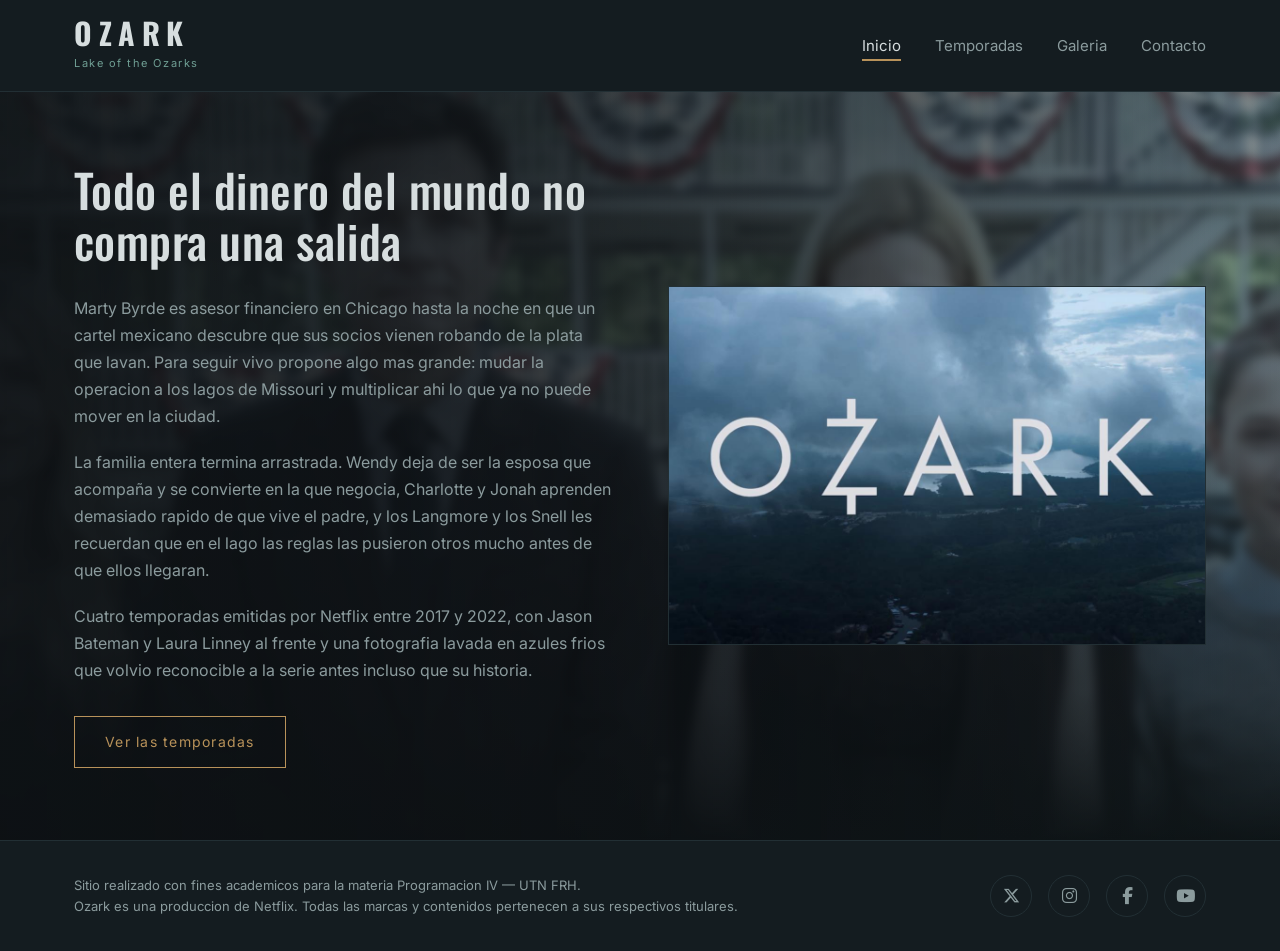
==== ACT 1/index.html @ ae1b9c5c "Add files via upload" ====
<!DOCTYPE html>
<html lang="es">
<head>
    <meta charset="UTF-8">
    <meta name="viewport" content="width=device-width, initial-scale=1.0">
    <title>Ozark | Inicio</title>

    <!-- Font Awesome (iconos de redes sociales) -->
    <link rel="stylesheet" href="https://cdnjs.cloudflare.com/ajax/libs/font-awesome/6.5.2/css/all.min.css">

    <!-- Tipografias -->
    <link rel="preconnect" href="https://fonts.googleapis.com">
    <link rel="preconnect" href="https://fonts.gstatic.com" crossorigin>
    <link href="https://fonts.googleapis.com/css2?family=Inter:wght@400;500&family=Oswald:wght@500;700&display=swap" rel="stylesheet">

    <!-- Hoja de estilos principal -->
    <link rel="stylesheet" href="css/estilos.css">
</head>
<body>

    <!-- ============ CABECERA ============ -->
    <header class="cabecera">
        <div class="contenedor cabecera__interior">

            <a href="index.html" class="logo">
                <span class="logo__marca">OZARK</span>
                <span class="logo__bajada">Lake of the Ozarks</span>
            </a>

            <!-- Boton hamburguesa: solo se ve en pantallas chicas -->
            <button class="menu-boton" id="menuBoton" aria-expanded="false" aria-controls="menuPrincipal" aria-label="Abrir menu">
                <i class="fa-solid fa-bars"></i>
            </button>

            <nav class="navegacion" id="menuPrincipal">
                <ul class="navegacion__lista">
                    <li><a href="index.html" class="navegacion__enlace navegacion__enlace--activo">Inicio</a></li>
                    <li><a href="temporadas.html" class="navegacion__enlace">Temporadas</a></li>
                    <li><a href="galeria.html" class="navegacion__enlace">Galeria</a></li>
                    <li><a href="contacto.html" class="navegacion__enlace">Contacto</a></li>
                </ul>
            </nav>

        </div>
    </header>

    <!-- ============ CONTENIDO PRINCIPAL ============ -->
    <main class="principal">
      <div class="contenedor">
        <section class="presentacion">

            <!-- Columna izquierda: titulo + 3 parrafos -->
            <div class="presentacion__texto">
                <h1 class="titulo-principal">Todo el dinero del mundo no compra una salida</h1>

                <p>Marty Byrde es asesor financiero en Chicago hasta la noche en que un cartel mexicano descubre que sus socios vienen robando de la plata que lavan. Para seguir vivo propone algo mas grande: mudar la operacion a los lagos de Missouri y multiplicar ahi lo que ya no puede mover en la ciudad.</p>

                <p>La familia entera termina arrastrada. Wendy deja de ser la esposa que acompaña y se convierte en la que negocia, Charlotte y Jonah aprenden demasiado rapido de que vive el padre, y los Langmore y los Snell les recuerdan que en el lago las reglas las pusieron otros mucho antes de que ellos llegaran.</p>

                <p>Cuatro temporadas emitidas por Netflix entre 2017 y 2022, con Jason Bateman y Laura Linney al frente y una fotografia lavada en azules frios que volvio reconocible a la serie antes incluso que su historia.</p>

                <a href="temporadas.html" class="boton">Ver las temporadas</a>
            </div>

            <!-- Columna derecha: imagen representativa -->
            <div class="presentacion__imagen">
                <img src="img/Nombre-Portada.jpg" alt="La familia Byrde frente a la casa del lago">
            </div>

        </section>
      </div>
    </main>

    <!-- ============ PIE DE SITIO ============ -->
    <footer class="pie">
        <div class="contenedor pie__interior">

            <div class="pie__legales">
                <p>Sitio realizado con fines academicos para la materia Programacion IV — UTN FRH.</p>
                <p>Ozark es una produccion de Netflix. Todas las marcas y contenidos pertenecen a sus respectivos titulares.</p>
            </div>

           <ul class="redes">
                <li>
                    <a href="https://x.com/NetflixOzark" class="redes__enlace" target="_blank" rel="noopener" aria-label="Seguir a Ozark en X">
                        <i class="fa-brands fa-x-twitter"></i>
                    </a>
                </li>
                <li>
                    <a href="https://www.instagram.com/ozark/" class="redes__enlace" target="_blank" rel="noopener" aria-label="Seguir a Ozark en Instagram">
                        <i class="fa-brands fa-instagram"></i>
                    </a>
                </li>
                <li>
                    <a href="https://www.facebook.com/OzarkNetflix/" class="redes__enlace" target="_blank" rel="noopener" aria-label="Seguir a Ozark en Facebook">
                        <i class="fa-brands fa-facebook-f"></i>
                    </a>
                </li>
                <li>
                    <a href="https://www.youtube.com/netflix" class="redes__enlace" target="_blank" rel="noopener" aria-label="Ver el canal de Netflix en YouTube">
                        <i class="fa-brands fa-youtube"></i>
                    </a>
                </li>
            </ul>

        </div>
    </footer>

    <script src="js/base.js"></script>
</body>
</html>
---- ACT 1/css/estilos.css ----
/* ==========================================================
   OZARK - estilos.css
   Estilos principales del sitio
   ========================================================== */

/* ---------- 1. Variables de color y tipografia ---------- */
:root {
    --fondo:          #0d1114;   /* negro con tirada azul */
    --superficie:     #141c20;   /* cabecera y pie */
    --borde:          #222f34;
    --texto:          #d7dedf;
    --texto-suave:    #8b9b9d;
    --agua:           #6f9e93;   /* verde agua del lago */
    --dinero:         #b8925a;   /* dorado apagado */

    --fuente-titulo:  'Oswald', 'Arial Narrow', sans-serif;
    --fuente-texto:   'Inter', 'Segoe UI', sans-serif;
}

/* ---------- 2. Reset basico ---------- */
* {
    margin: 0;
    padding: 0;
    box-sizing: border-box;
}

body {
    background-color: var(--fondo);
    color: var(--texto);
    font-family: var(--fuente-texto);
    font-size: 16px;
    line-height: 1.7;

    /* El body es flex en columna para que el pie quede siempre abajo */
    display: flex;
    flex-direction: column;
    min-height: 100vh;
}

img {
    max-width: 100%;
    display: block;
}

ul {
    list-style: none;
}

a {
    text-decoration: none;
    color: inherit;
}

/* Contenedor centrado que usan cabecera, main y pie */
.contenedor {
    width: 100%;
    max-width: 1180px;
    margin: 0 auto;
    padding: 0 24px;
}

/* ---------- 3. Cabecera ---------- */
.cabecera {
    background-color: var(--superficie);
    border-bottom: 1px solid var(--borde);
    position: sticky;
    top: 0;
    z-index: 10;
}

.cabecera__interior {
    display: flex;
    justify-content: space-between; /* logo a la izquierda, menu a la derecha */
    align-items: center;
    flex-wrap: wrap;
    padding-top: 18px;
    padding-bottom: 18px;
}

/* --- Logo --- */
.logo {
    display: flex;
    flex-direction: column;
}

.logo__marca {
    font-family: var(--fuente-titulo);
    font-weight: 700;
    font-size: 30px;
    letter-spacing: 0.22em;
    line-height: 1;
    color: var(--texto);
}

.logo__bajada {
    font-size: 11px;
    letter-spacing: 0.14em;
    color: var(--agua);
    margin-top: 6px;
}

/* --- Navegacion --- */
.navegacion__lista {
    display: flex;
    align-items: center;
    gap: 34px;
}

.navegacion__enlace {
    font-size: 15px;
    color: var(--texto-suave);
    padding-bottom: 4px;
    border-bottom: 2px solid transparent;
    transition: color 0.2s, border-color 0.2s;
}

.navegacion__enlace:hover,
.navegacion__enlace:focus-visible {
    color: var(--texto);
    border-bottom-color: var(--agua);
}

.navegacion__enlace--activo {
    color: var(--texto);
    border-bottom-color: var(--dinero);
}

/* --- Boton hamburguesa (oculto en escritorio) --- */
.menu-boton {
    display: none;
    background: none;
    border: 1px solid var(--borde);
    color: var(--texto);
    font-size: 18px;
    padding: 8px 12px;
    cursor: pointer;
    border-radius: 3px;
}

/* ---------- 4. Contenido principal ---------- */
.principal {
    flex-grow: 1;          /* empuja el pie hacia abajo */
    padding: 72px 0;
    position: relative;    /* las capas de abajo se posicionan respecto de esto */
    overflow: hidden;      /* recorta los bordes borroneados del fondo */
    display: flex;
    align-items: center;
    min-height: 80vh;
}

/* CAPA 1 - la foto de fondo, desenfocada.
   Va estirada 40px para afuera asi el blur no deja bordes claros. */
.principal::before {
    content: '';
    position: absolute;
    top: -40px;
    left: -40px;
    right: -40px;
    bottom: -40px;

    background-image: url('../img/Familia-Portada.jpg');
    background-size: cover;
    background-position: center 30%;
    background-repeat: no-repeat;

    filter: blur(5px) saturate(0.75);
}

/* CAPA 2 - el velo de color.
   Oscurece la izquierda para que se lea el texto, deja ver la foto
   a la derecha, y abajo termina en el color solido del sitio para
   que al bajar la pagina el tono se mantenga sin corte. */
.principal::after {
    content: '';
    position: absolute;
    top: 0;
    left: 0;
    width: 100%;
    height: 100%;

    background:
        linear-gradient(
            90deg,
            rgba(13, 17, 20, 0.93) 0%,
            rgba(13, 17, 20, 0.78) 40%,
            rgba(17, 30, 31, 0.28) 100%
        ),
        linear-gradient(
            180deg,
            rgba(20, 34, 34, 0.30) 0%,
            rgba(20, 34, 34, 0.10) 30%,
            rgba(13, 17, 20, 0.55) 80%,
            var(--fondo) 100%
        );
}

/* El contenido tiene que quedar por encima de las dos capas */
.principal > .contenedor {
    position: relative;
    z-index: 1;
}

/* Las 2 columnas iguales */
.presentacion {
    display: flex;
    align-items: center;
    gap: 56px;
}

.presentacion__texto,
.presentacion__imagen {
    flex: 1 1 0;           /* mismo ancho para las dos columnas */
    min-width: 0;
}

.titulo-principal {
    font-family: var(--fuente-titulo);
    font-weight: 500;
    font-size: 46px;
    line-height: 1.12;
    letter-spacing: 0.01em;
    margin-bottom: 28px;
}

.presentacion__texto p {
    color: var(--texto-suave);
    margin-bottom: 18px;
    max-width: 62ch;
}

.boton {
    display: inline-block;
    margin-top: 14px;
    padding: 13px 30px;
    border: 1px solid var(--dinero);
    color: var(--dinero);
    font-size: 14px;
    letter-spacing: 0.09em;
    transition: background-color 0.2s, color 0.2s;
}

.boton:hover,
.boton:focus-visible {
    background-color: var(--dinero);
    color: var(--fondo);
}

.presentacion__imagen img {
    width: 100%;
    height: auto;
    border: 1px solid var(--borde);
}

/* ---------- 5. Pie de sitio ---------- */
.pie {
    background-color: var(--superficie);
    border-top: 1px solid var(--borde);
    padding: 34px 0;
}

.pie__interior {
    display: flex;
    justify-content: space-between;
    align-items: center;
    flex-wrap: wrap;
    gap: 24px;
}

.pie__legales p {
    font-size: 13px;
    color: var(--texto-suave);
    line-height: 1.6;
}

.redes {
    display: flex;
    gap: 16px;
}

.redes__enlace {
    display: flex;
    align-items: center;
    justify-content: center;
    width: 42px;
    height: 42px;
    border: 1px solid var(--borde);
    border-radius: 50%;
    color: var(--texto-suave);
    font-size: 17px;
    transition: color 0.2s, border-color 0.2s;
}

.redes__enlace:hover,
.redes__enlace:focus-visible {
    color: var(--agua);
    border-color: var(--agua);
}

/* ---------- 6. Foco visible para teclado ---------- */
a:focus-visible,
button:focus-visible {
    outline: 2px solid var(--agua);
    outline-offset: 3px;
}

/* ==========================================================
   7. RESPONSIVE
   ========================================================== */

/* --- Tablet: se achica la tipografia y el espacio entre columnas --- */
@media (max-width: 980px) {
    .titulo-principal {
        font-size: 38px;
    }

    .presentacion {
        gap: 36px;
    }
}

/* --- Celular: una sola columna y menu desplegable --- */
@media (max-width: 760px) {

    .menu-boton {
        display: block;
    }

    /* El menu se oculta y ocupa toda la fila cuando se abre */
    .navegacion {
        flex-basis: 100%;
        display: none;
    }

    .navegacion.abierto {
        display: block;
    }

    .navegacion__lista {
        flex-direction: column;
        align-items: flex-start;
        gap: 0;
        margin-top: 18px;
    }

    .navegacion__lista li {
        width: 100%;
        border-top: 1px solid var(--borde);
    }

    .navegacion__enlace {
        display: block;
        padding: 14px 0;
        border-bottom: none;
    }

    .navegacion__enlace:hover,
    .navegacion__enlace--activo {
        border-bottom: none;
        color: var(--dinero);
    }

    .principal {
        padding: 44px 0;
        min-height: 0;
    }

    /* Las dos columnas pasan a estar una debajo de la otra */
    .presentacion {
        flex-direction: column-reverse; /* la imagen queda arriba */
        gap: 32px;
    }

    .titulo-principal {
        font-size: 32px;
    }

    .pie__interior {
        flex-direction: column;
        align-items: flex-start;
    }
}

/* --- Respetar la preferencia de menos animacion --- */
@media (prefers-reduced-motion: reduce) {
    * {
        transition: none !important;
    }
}

/* ==========================================================
   8. PAGINAS INTERIORES (temporadas, galeria, contacto)
   ========================================================== */

.interior {
    flex-grow: 1;          /* empuja el pie hacia abajo */
    padding: 64px 0 80px;
}

/* --- Encabezado de cada seccion --- */
.encabezado-seccion {
    margin-bottom: 48px;
    padding-bottom: 24px;
    border-bottom: 1px solid var(--borde);
}

.titulo-seccion {
    font-family: var(--fuente-titulo);
    font-weight: 500;
    font-size: 42px;
    line-height: 1.15;
    margin-bottom: 10px;
}

.encabezado-seccion p {
    color: var(--texto-suave);
    max-width: 62ch;
}

.subtitulo {
    font-family: var(--fuente-titulo);
    font-weight: 500;
    font-size: 24px;
    margin-bottom: 22px;
}

/* ---------- 9. Temporadas ---------- */
.temporadas {
    display: flex;
    flex-wrap: wrap;       /* las tarjetas bajan solas de linea */
    gap: 26px;
}

.temporada {
    /* crece, se achica, y no baja de 260px: dos por fila en escritorio */
    flex: 1 1 260px;
    background-color: var(--superficie);
    border: 1px solid var(--borde);
    border-left: 3px solid var(--dinero);
    padding: 28px;
}

.temporada__numero {
    font-size: 13px;
    letter-spacing: 0.12em;
    color: var(--agua);
}

.temporada__titulo {
    font-family: var(--fuente-titulo);
    font-weight: 700;
    font-size: 34px;
    line-height: 1;
    margin: 8px 0 6px;
}

.temporada__dato {
    font-size: 13px;
    color: var(--dinero);
    margin-bottom: 16px;
}

.temporada p {
    color: var(--texto-suave);
}

/* ---------- 10. Galeria ---------- */
.galeria {
    display: flex;
    flex-wrap: wrap;
    gap: 22px;
}

.galeria__item {
    /* tres por fila en escritorio: 3 x 30% + los gap */
    flex: 1 1 300px;
    margin: 0;
    border: 1px solid var(--borde);
    background-color: var(--superficie);
}

.galeria__item img {
    width: 100%;
    height: 230px;
    object-fit: cover;     /* recorta sin deformar */
}

.galeria__item figcaption {
    padding: 14px 16px;
    font-size: 13px;
    color: var(--texto-suave);
}

/* ---------- 11. Contacto ---------- */
.contacto {
    display: flex;
    gap: 56px;
    align-items: flex-start;
}

.contacto__formulario {
    flex: 2 1 380px;       /* el formulario ocupa el doble que los datos */
}

.contacto__datos {
    flex: 1 1 240px;
    background-color: var(--superficie);
    border: 1px solid var(--borde);
    padding: 28px;
}

/* --- Formulario --- */
.campo {
    display: flex;
    flex-direction: column;
    margin-bottom: 22px;
}

.campo label {
    font-size: 14px;
    margin-bottom: 8px;
    color: var(--texto);
}

.campo input[type="text"],
.campo input[type="email"],
.campo select,
.campo textarea {
    background-color: var(--superficie);
    border: 1px solid var(--borde);
    color: var(--texto);
    font-family: var(--fuente-texto);
    font-size: 15px;
    padding: 12px 14px;
    width: 100%;
}

.campo textarea {
    resize: vertical;      /* solo se estira para abajo */
}

.campo input::placeholder,
.campo textarea::placeholder {
    color: #5d6d6f;
}

.campo input:focus,
.campo select:focus,
.campo textarea:focus {
    outline: none;
    border-color: var(--agua);
}

/* El checkbox va en linea con su etiqueta */
.campo--linea {
    flex-direction: row;
    align-items: center;
    gap: 10px;
}

.campo--linea label {
    margin-bottom: 0;
    color: var(--texto-suave);
    font-size: 14px;
}

.formulario .boton {
    cursor: pointer;
    background: none;
    font-family: var(--fuente-texto);
}

/* --- Datos de contacto --- */
.datos li {
    display: flex;
    align-items: flex-start;
    gap: 12px;
    margin-bottom: 18px;
    color: var(--texto-suave);
    font-size: 14px;
    line-height: 1.5;
}

.datos i {
    color: var(--agua);
    margin-top: 3px;
}

.aviso {
    margin-top: 22px;
    padding-top: 18px;
    border-top: 1px solid var(--borde);
    font-size: 12px;
    color: #5d6d6f;
}

/* ---------- 12. Responsive de las paginas interiores ---------- */
@media (max-width: 760px) {

    .interior {
        padding: 40px 0 56px;
    }

    .titulo-seccion {
        font-size: 32px;
    }

    /* Todo pasa a una sola columna */
    .temporada,
    .galeria__item,
    .contacto__formulario,
    .contacto__datos {
        flex-basis: 100%;
    }

    .contacto {
        flex-direction: column;
        gap: 32px;
    }
}
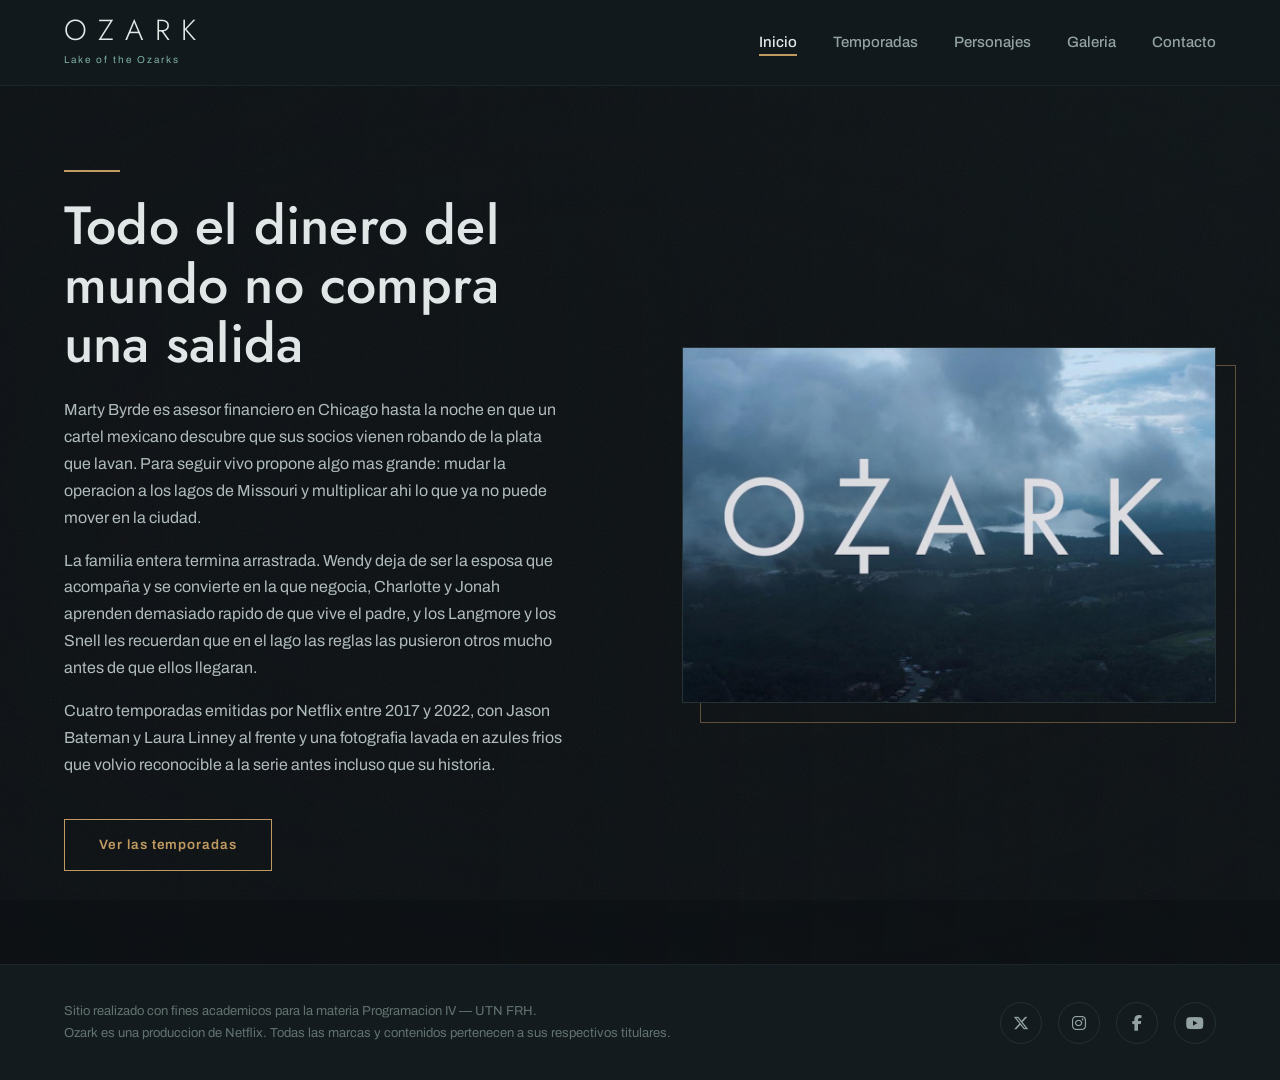
==== commit 4af5f58e: "Add files via upload" ====
--- a/ACT 1/index.html
+++ b/ACT 1/index.html
@@ -11,7 +11,7 @@
     <!-- Tipografias -->
     <link rel="preconnect" href="https://fonts.googleapis.com">
     <link rel="preconnect" href="https://fonts.gstatic.com" crossorigin>
-    <link href="https://fonts.googleapis.com/css2?family=Inter:wght@400;500&family=Oswald:wght@500;700&display=swap" rel="stylesheet">
+    <link href="https://fonts.googleapis.com/css2?family=Archivo:wght@400;500;600&family=Jost:wght@300;400;500&display=swap" rel="stylesheet">
 
     <!-- Hoja de estilos principal -->
     <link rel="stylesheet" href="css/estilos.css">
@@ -36,6 +36,7 @@
                 <ul class="navegacion__lista">
                     <li><a href="index.html" class="navegacion__enlace navegacion__enlace--activo">Inicio</a></li>
                     <li><a href="temporadas.html" class="navegacion__enlace">Temporadas</a></li>
+                    <li><a href="personajes.html" class="navegacion__enlace">Personajes</a></li>
                     <li><a href="galeria.html" class="navegacion__enlace">Galeria</a></li>
                     <li><a href="contacto.html" class="navegacion__enlace">Contacto</a></li>
                 </ul>
@@ -64,7 +65,7 @@
 
             <!-- Columna derecha: imagen representativa -->
             <div class="presentacion__imagen">
-                <img src="img/Nombre-Portada.jpg" alt="La familia Byrde frente a la casa del lago">
+                <img src="img/home/Nombre-Portada.jpg" alt="La familia Byrde frente a la casa del lago">
             </div>
 
         </section>
--- a/ACT 1/css/estilos.css
+++ b/ACT 1/css/estilos.css
@@ -3,18 +3,35 @@
    Estilos principales del sitio
    ========================================================== */
 
-/* ---------- 1. Variables de color y tipografia ---------- */
+/* ---------- 1. Variables ---------- */
 :root {
+    /* Colores */
     --fondo:          #0d1114;   /* negro con tirada azul */
-    --superficie:     #141c20;   /* cabecera y pie */
-    --borde:          #222f34;
-    --texto:          #d7dedf;
-    --texto-suave:    #8b9b9d;
-    --agua:           #6f9e93;   /* verde agua del lago */
-    --dinero:         #b8925a;   /* dorado apagado */
-
-    --fuente-titulo:  'Oswald', 'Arial Narrow', sans-serif;
-    --fuente-texto:   'Inter', 'Segoe UI', sans-serif;
+    --superficie:     #131b1e;   /* cabecera y pie */
+    --superficie-2:   #182226;   /* tarjetas */
+    --borde:          #223034;
+    --borde-suave:    #1a2529;
+    --texto:          #e2e8e8;
+    --texto-suave:    #93a3a4;
+    --texto-tenue:    #62726f;
+    --agua:           #7db0a4;   /* verde agua del lago */
+    --dinero:         #c19a5f;   /* dorado apagado */
+
+    /* Tipografia */
+    /* Jost es una geometrica basada en las proporciones de Futura,
+       que es la fuente del titulo de la serie. Archivo queda en el
+       cuerpo porque una geometrica cansa en textos largos. */
+    --fuente-titulo:  'Jost', 'Century Gothic', sans-serif;
+    --fuente-texto:   'Archivo', 'Segoe UI', sans-serif;
+
+    /* Escala de espacios: el sitio usa estos valores y ninguno suelto */
+    --e-1: 8px;
+    --e-2: 16px;
+    --e-3: 24px;
+    --e-4: 36px;
+    --e-5: 56px;
+    --e-6: 84px;
+    --e-7: 120px;
 }
 
 /* ---------- 2. Reset basico ---------- */
@@ -24,12 +41,17 @@
     box-sizing: border-box;
 }
 
+html {
+    scroll-behavior: smooth;
+}
+
 body {
     background-color: var(--fondo);
     color: var(--texto);
     font-family: var(--fuente-texto);
     font-size: 16px;
-    line-height: 1.7;
+    line-height: 1.68;
+    -webkit-font-smoothing: antialiased;
 
     /* El body es flex en columna para que el pie quede siempre abajo */
     display: flex;
@@ -51,18 +73,26 @@
     color: inherit;
 }
 
+/* Color del texto cuando se selecciona con el mouse */
+::selection {
+    background-color: var(--dinero);
+    color: var(--fondo);
+}
+
 /* Contenedor centrado que usan cabecera, main y pie */
 .contenedor {
     width: 100%;
-    max-width: 1180px;
+    max-width: 1200px;
     margin: 0 auto;
-    padding: 0 24px;
+    padding: 0 var(--e-3);
 }
 
 /* ---------- 3. Cabecera ---------- */
 .cabecera {
-    background-color: var(--superficie);
-    border-bottom: 1px solid var(--borde);
+    background-color: rgba(19, 27, 30, 0.88);
+    backdrop-filter: blur(10px);          /* desenfoca lo que pasa por debajo */
+    -webkit-backdrop-filter: blur(10px);
+    border-bottom: 1px solid var(--borde-suave);
     position: sticky;
     top: 0;
     z-index: 10;
@@ -73,8 +103,8 @@
     justify-content: space-between; /* logo a la izquierda, menu a la derecha */
     align-items: center;
     flex-wrap: wrap;
-    padding-top: 18px;
-    padding-bottom: 18px;
+    padding-top: var(--e-2);
+    padding-bottom: var(--e-2);
 }
 
 /* --- Logo --- */
@@ -85,44 +115,71 @@
 
 .logo__marca {
     font-family: var(--fuente-titulo);
-    font-weight: 700;
-    font-size: 30px;
-    letter-spacing: 0.22em;
+    font-weight: 300;
+    font-size: 29px;
+    /* Tracking muy abierto y peso liviano: es como se ve la placa
+       de titulo de la serie */
+    letter-spacing: 0.4em;
     line-height: 1;
     color: var(--texto);
+    /* El espaciado sobra al final de la palabra: lo compenso */
+    margin-right: -0.4em;
 }
 
 .logo__bajada {
-    font-size: 11px;
-    letter-spacing: 0.14em;
+    font-size: 10px;
+    letter-spacing: 0.2em;
     color: var(--agua);
-    margin-top: 6px;
+    margin-top: 7px;
 }
 
 /* --- Navegacion --- */
 .navegacion__lista {
     display: flex;
     align-items: center;
-    gap: 34px;
+    gap: var(--e-4);
 }
 
 .navegacion__enlace {
+    position: relative;
     font-size: 15px;
+    font-weight: 500;
     color: var(--texto-suave);
-    padding-bottom: 4px;
-    border-bottom: 2px solid transparent;
-    transition: color 0.2s, border-color 0.2s;
+    padding-bottom: 6px;
+    transition: color 0.22s ease;
+}
+
+/* El subrayado es un pseudo-elemento que crece desde la izquierda,
+   asi no salta el alto del texto al pasar el mouse */
+.navegacion__enlace::after {
+    content: '';
+    position: absolute;
+    left: 0;
+    bottom: 0;
+    width: 100%;
+    height: 2px;
+    background-color: var(--agua);
+    transform: scaleX(0);
+    transform-origin: left;
+    transition: transform 0.28s ease;
 }
 
 .navegacion__enlace:hover,
 .navegacion__enlace:focus-visible {
     color: var(--texto);
-    border-bottom-color: var(--agua);
+}
+
+.navegacion__enlace:hover::after {
+    transform: scaleX(1);
 }
 
 .navegacion__enlace--activo {
     color: var(--texto);
-    border-bottom-color: var(--dinero);
+}
+
+.navegacion__enlace--activo::after {
+    background-color: var(--dinero);
+    transform: scaleX(1);
 }
 
 /* --- Boton hamburguesa (oculto en escritorio) --- */
@@ -132,20 +189,30 @@
     border: 1px solid var(--borde);
     color: var(--texto);
     font-size: 18px;
-    padding: 8px 12px;
+    padding: 9px 13px;
     cursor: pointer;
-    border-radius: 3px;
-}
-
-/* ---------- 4. Contenido principal ---------- */
+    border-radius: 2px;
+    transition: border-color 0.2s, color 0.2s;
+}
+
+.menu-boton:hover {
+    border-color: var(--agua);
+    color: var(--agua);
+}
+
+/* ==========================================================
+   4. PORTADA
+   ========================================================== */
 .principal {
     flex-grow: 1;          /* empuja el pie hacia abajo */
-    padding: 72px 0;
+    padding: var(--e-6) 0;
     position: relative;    /* las capas de abajo se posicionan respecto de esto */
-    overflow: hidden;      /* recorta los bordes borroneados del fondo */
+    overflow: hidden;      /* recorta el zoom y los bordes borroneados del fondo */
     display: flex;
     align-items: center;
-    min-height: 80vh;
+    /* Ocupa la pantalla entera menos lo que mide la cabecera.
+       Los 86px salen de medirla: 53 del logo + 32 de padding + 1 del borde. */
+    min-height: calc(100vh - 86px);
 }
 
 /* CAPA 1 - la foto de fondo, desenfocada.
@@ -163,7 +230,16 @@
     background-position: center 30%;
     background-repeat: no-repeat;
 
-    filter: blur(5px) saturate(0.75);
+    filter: blur(3px) saturate(0.7) contrast(1.05);
+
+    /* Zoom de 45 segundos: no se percibe como animacion, se percibe
+       como que la imagen esta viva. Un solo movimiento en toda la pagina. */
+    animation: respirar 45s ease-in-out infinite alternate;
+}
+
+@keyframes respirar {
+    from { transform: scale(1); }
+    to   { transform: scale(1.08); }
 }
 
 /* CAPA 2 - el velo de color.
@@ -179,17 +255,24 @@
     height: 100%;
 
     background:
+        /* Vinieta: oscurece las esquinas y empuja la mirada al centro,
+           igual que la fotografia de la serie */
+        radial-gradient(
+            120% 90% at 50% 45%,
+            rgba(13, 17, 20, 0) 30%,
+            rgba(13, 17, 20, 0.55) 100%
+        ),
         linear-gradient(
             90deg,
-            rgba(13, 17, 20, 0.93) 0%,
-            rgba(13, 17, 20, 0.78) 40%,
-            rgba(17, 30, 31, 0.28) 100%
+            rgba(13, 17, 20, 0.92) 0%,
+            rgba(13, 17, 20, 0.72) 42%,
+            rgba(17, 30, 31, 0.12) 100%
         ),
         linear-gradient(
             180deg,
-            rgba(20, 34, 34, 0.30) 0%,
-            rgba(20, 34, 34, 0.10) 30%,
-            rgba(13, 17, 20, 0.55) 80%,
+            rgba(20, 34, 34, 0.26) 0%,
+            rgba(20, 34, 34, 0.06) 28%,
+            rgba(13, 17, 20, 0.5) 80%,
             var(--fondo) 100%
         );
 }
@@ -204,7 +287,7 @@
 .presentacion {
     display: flex;
     align-items: center;
-    gap: 56px;
+    gap: var(--e-6);
 }
 
 .presentacion__texto,
@@ -216,46 +299,178 @@
 .titulo-principal {
     font-family: var(--fuente-titulo);
     font-weight: 500;
-    font-size: 46px;
-    line-height: 1.12;
-    letter-spacing: 0.01em;
-    margin-bottom: 28px;
-}
-
+    font-size: clamp(36px, 4.2vw, 56px);  /* se adapta solo al ancho */
+    line-height: 1.1;
+    letter-spacing: 0.004em;
+    margin-bottom: var(--e-3);
+}
+
+/* Una linea fina arriba del titulo, como marca de apertura */
+.titulo-principal::before {
+    content: '';
+    display: block;
+    width: 56px;
+    height: 2px;
+    background-color: var(--dinero);
+    margin-bottom: var(--e-3);
+}
+
+/* Los tres parrafos van iguales: un solo peso de texto para todo
+   el bloque, asi la portada tiene dos niveles y no tres */
 .presentacion__texto p {
-    color: var(--texto-suave);
-    margin-bottom: 18px;
-    max-width: 62ch;
+    color: #b0bcbc;
+    margin-bottom: var(--e-2);
+    max-width: 56ch;
 }
 
 .boton {
     display: inline-block;
-    margin-top: 14px;
-    padding: 13px 30px;
+    margin-top: var(--e-3);
+    padding: 14px 34px;
     border: 1px solid var(--dinero);
     color: var(--dinero);
-    font-size: 14px;
-    letter-spacing: 0.09em;
-    transition: background-color 0.2s, color 0.2s;
+    font-size: 13.5px;
+    font-weight: 600;
+    letter-spacing: 0.07em;
+    position: relative;
+    z-index: 0;
+    overflow: hidden;
+    transition: color 0.28s ease;
+}
+
+/* El relleno entra desde la izquierda en vez de aparecer de golpe */
+.boton::before {
+    content: '';
+    position: absolute;
+    top: 0;
+    left: 0;
+    width: 100%;
+    height: 100%;
+    background-color: var(--dinero);
+    transform: scaleX(0);
+    transform-origin: left;
+    transition: transform 0.32s ease;
+    z-index: -1;
 }
 
 .boton:hover,
 .boton:focus-visible {
-    background-color: var(--dinero);
     color: var(--fondo);
 }
 
+.boton:hover::before,
+.boton:focus-visible::before {
+    transform: scaleX(1);
+}
+
+/* --- La imagen de la portada, con marco desplazado --- */
+.presentacion__imagen {
+    position: relative;
+}
+
+/* Marco fino corrido en diagonal: da profundidad sin sombras */
+.presentacion__imagen::before {
+    content: '';
+    position: absolute;
+    top: 18px;
+    left: 18px;
+    width: 100%;
+    height: 100%;
+    border: 1px solid rgba(193, 154, 95, 0.45);
+    pointer-events: none;
+}
+
 .presentacion__imagen img {
+    position: relative;
     width: 100%;
     height: auto;
     border: 1px solid var(--borde);
 }
+
+
+/* ---------- Grano de pelicula ----------
+   Ruido generado por SVG, fijo sobre toda la ventana. Es lo que hace
+   que una foto digital sobre fondo negro parezca material filmado. */
+body::after {
+    content: '';
+    position: fixed;
+    top: 0;
+    left: 0;
+    width: 100%;
+    height: 100%;
+    pointer-events: none;   /* no interfiere con clicks ni scroll */
+    z-index: 5;
+    opacity: 0.05;
+    /* El SVG mide 180x180 fijos y se repite en mosaico. Sin medidas
+       el navegador genera una textura del tamano de la ventana y la
+       recalcula en cada resize, que es mucho mas caro. */
+    background-image: url("data:image/svg+xml,%3Csvg xmlns='http://www.w3.org/2000/svg' width='180' height='180'%3E%3Cfilter id='n'%3E%3CfeTurbulence type='fractalNoise' baseFrequency='0.8' numOctaves='3'/%3E%3C/filter%3E%3Crect width='180' height='180' filter='url(%23n)'/%3E%3C/svg%3E");
+    background-size: 180px 180px;
+    background-repeat: repeat;
+}
+
+/* ---------- Entrada de la portada ----------
+   Un solo momento coreografiado al cargar, no efectos sueltos. */
+@keyframes entrada {
+    from {
+        opacity: 0;
+        transform: translateY(22px);
+    }
+    to {
+        opacity: 1;
+        transform: translateY(0);
+    }
+}
+
+.titulo-principal,
+.presentacion__texto p,
+.presentacion__texto .boton,
+.presentacion__imagen {
+    animation: entrada 0.9s cubic-bezier(0.22, 0.61, 0.36, 1) both;
+}
+
+.titulo-principal              { animation-delay: 0.10s; }
+.presentacion__texto p:nth-of-type(1) { animation-delay: 0.24s; }
+.presentacion__texto p:nth-of-type(2) { animation-delay: 0.32s; }
+.presentacion__texto p:nth-of-type(3) { animation-delay: 0.40s; }
+.presentacion__texto .boton    { animation-delay: 0.52s; }
+.presentacion__imagen          { animation-delay: 0.30s; }
+
+/* La misma entrada en las paginas interiores: primero el encabezado
+   de seccion y despues las tarjetas, una atras de la otra. */
+.encabezado-seccion,
+.temporada,
+.galeria__item,
+.contacto__formulario,
+.contacto__datos {
+    animation: entrada 0.9s cubic-bezier(0.22, 0.61, 0.36, 1) both;
+}
+
+.encabezado-seccion { animation-delay: 0.08s; }
+
+/* Temporadas: 4 tarjetas */
+.temporada:nth-child(1) { animation-delay: 0.20s; }
+.temporada:nth-child(2) { animation-delay: 0.28s; }
+.temporada:nth-child(3) { animation-delay: 0.36s; }
+.temporada:nth-child(4) { animation-delay: 0.44s; }
+
+/* Galeria: 6 imagenes */
+.galeria__item:nth-child(1) { animation-delay: 0.20s; }
+.galeria__item:nth-child(2) { animation-delay: 0.27s; }
+.galeria__item:nth-child(3) { animation-delay: 0.34s; }
+.galeria__item:nth-child(4) { animation-delay: 0.41s; }
+.galeria__item:nth-child(5) { animation-delay: 0.48s; }
+.galeria__item:nth-child(6) { animation-delay: 0.55s; }
+
+/* Contacto: primero el formulario, despues la caja de datos */
+.contacto__formulario { animation-delay: 0.20s; }
+.contacto__datos      { animation-delay: 0.32s; }
 
 /* ---------- 5. Pie de sitio ---------- */
 .pie {
     background-color: var(--superficie);
-    border-top: 1px solid var(--borde);
-    padding: 34px 0;
+    border-top: 1px solid var(--borde-suave);
+    padding: var(--e-4) 0;
 }
 
 .pie__interior {
@@ -263,18 +478,18 @@
     justify-content: space-between;
     align-items: center;
     flex-wrap: wrap;
-    gap: 24px;
+    gap: var(--e-3);
 }
 
 .pie__legales p {
     font-size: 13px;
-    color: var(--texto-suave);
-    line-height: 1.6;
+    color: var(--texto-tenue);
+    line-height: 1.65;
 }
 
 .redes {
     display: flex;
-    gap: 16px;
+    gap: var(--e-2);
 }
 
 .redes__enlace {
@@ -286,14 +501,15 @@
     border: 1px solid var(--borde);
     border-radius: 50%;
     color: var(--texto-suave);
-    font-size: 17px;
-    transition: color 0.2s, border-color 0.2s;
+    font-size: 16px;
+    transition: color 0.22s, border-color 0.22s, transform 0.22s;
 }
 
 .redes__enlace:hover,
 .redes__enlace:focus-visible {
     color: var(--agua);
     border-color: var(--agua);
+    transform: translateY(-3px);
 }
 
 /* ---------- 6. Foco visible para teclado ---------- */
@@ -304,196 +520,175 @@
 }
 
 /* ==========================================================
-   7. RESPONSIVE
-   ========================================================== */
-
-/* --- Tablet: se achica la tipografia y el espacio entre columnas --- */
-@media (max-width: 980px) {
-    .titulo-principal {
-        font-size: 38px;
-    }
-
-    .presentacion {
-        gap: 36px;
-    }
-}
-
-/* --- Celular: una sola columna y menu desplegable --- */
-@media (max-width: 760px) {
-
-    .menu-boton {
-        display: block;
-    }
-
-    /* El menu se oculta y ocupa toda la fila cuando se abre */
-    .navegacion {
-        flex-basis: 100%;
-        display: none;
-    }
-
-    .navegacion.abierto {
-        display: block;
-    }
-
-    .navegacion__lista {
-        flex-direction: column;
-        align-items: flex-start;
-        gap: 0;
-        margin-top: 18px;
-    }
-
-    .navegacion__lista li {
-        width: 100%;
-        border-top: 1px solid var(--borde);
-    }
-
-    .navegacion__enlace {
-        display: block;
-        padding: 14px 0;
-        border-bottom: none;
-    }
-
-    .navegacion__enlace:hover,
-    .navegacion__enlace--activo {
-        border-bottom: none;
-        color: var(--dinero);
-    }
-
-    .principal {
-        padding: 44px 0;
-        min-height: 0;
-    }
-
-    /* Las dos columnas pasan a estar una debajo de la otra */
-    .presentacion {
-        flex-direction: column-reverse; /* la imagen queda arriba */
-        gap: 32px;
-    }
-
-    .titulo-principal {
-        font-size: 32px;
-    }
-
-    .pie__interior {
-        flex-direction: column;
-        align-items: flex-start;
-    }
-}
-
-/* --- Respetar la preferencia de menos animacion --- */
-@media (prefers-reduced-motion: reduce) {
-    * {
-        transition: none !important;
-    }
-}
-
-/* ==========================================================
-   8. PAGINAS INTERIORES (temporadas, galeria, contacto)
+   7. PAGINAS INTERIORES (temporadas, galeria, contacto)
    ========================================================== */
 
 .interior {
     flex-grow: 1;          /* empuja el pie hacia abajo */
-    padding: 64px 0 80px;
+    padding: var(--e-6) 0 var(--e-7);
 }
 
 /* --- Encabezado de cada seccion --- */
 .encabezado-seccion {
-    margin-bottom: 48px;
-    padding-bottom: 24px;
-    border-bottom: 1px solid var(--borde);
+    margin-bottom: var(--e-5);
+    padding-bottom: var(--e-3);
+    border-bottom: 1px solid var(--borde-suave);
 }
 
 .titulo-seccion {
     font-family: var(--fuente-titulo);
     font-weight: 500;
-    font-size: 42px;
-    line-height: 1.15;
-    margin-bottom: 10px;
+    font-size: clamp(30px, 3.4vw, 44px);
+    line-height: 1.1;
+    letter-spacing: 0.004em;
+    margin-bottom: var(--e-1);
 }
 
 .encabezado-seccion p {
     color: var(--texto-suave);
-    max-width: 62ch;
+    max-width: 58ch;
 }
 
 .subtitulo {
     font-family: var(--fuente-titulo);
     font-weight: 500;
-    font-size: 24px;
-    margin-bottom: 22px;
-}
-
-/* ---------- 9. Temporadas ---------- */
+    font-size: 21px;
+    letter-spacing: 0.01em;
+    margin-bottom: var(--e-3);
+}
+
+/* ---------- 8. Temporadas ---------- */
 .temporadas {
     display: flex;
     flex-wrap: wrap;       /* las tarjetas bajan solas de linea */
-    gap: 26px;
+    gap: var(--e-3);
 }
 
 .temporada {
     /* crece, se achica, y no baja de 260px: dos por fila en escritorio */
     flex: 1 1 260px;
-    background-color: var(--superficie);
-    border: 1px solid var(--borde);
-    border-left: 3px solid var(--dinero);
-    padding: 28px;
-}
-
+    position: relative;
+    overflow: hidden;
+    background-color: var(--superficie-2);
+    border: 1px solid var(--borde-suave);
+    padding: var(--e-4);
+    transition: border-color 0.25s ease, background-color 0.25s ease;
+}
+
+.temporada:hover {
+    border-color: var(--borde);
+    background-color: #1b262a;
+}
+
+/* La linea dorada del costado crece de arriba hacia abajo al pasar el mouse */
+.temporada::before {
+    content: '';
+    position: absolute;
+    top: 0;
+    left: 0;
+    width: 3px;
+    height: 100%;
+    background-color: var(--dinero);
+    transform: scaleY(0.18);
+    transform-origin: top;
+    transition: transform 0.35s ease;
+}
+
+.temporada:hover::before {
+    transform: scaleY(1);
+}
+
+/* El numero grande de fondo: es el dato principal de la tarjeta,
+   asi que se lee como imagen antes que como texto */
 .temporada__numero {
-    font-size: 13px;
-    letter-spacing: 0.12em;
-    color: var(--agua);
+    position: absolute;
+    top: 2px;
+    right: 14px;
+    font-family: var(--fuente-titulo);
+    font-weight: 300;
+    font-size: 118px;
+    line-height: 0.82;
+    letter-spacing: -0.01em;
+    color: rgba(125, 176, 164, 0.10);
+    pointer-events: none;
+    user-select: none;
 }
 
 .temporada__titulo {
     font-family: var(--fuente-titulo);
-    font-weight: 700;
-    font-size: 34px;
-    line-height: 1;
-    margin: 8px 0 6px;
+    font-weight: 500;
+    font-size: 27px;
+    line-height: 1.1;
+    letter-spacing: 0.008em;
+    margin-bottom: 5px;
 }
 
 .temporada__dato {
     font-size: 13px;
+    letter-spacing: 0.05em;
     color: var(--dinero);
-    margin-bottom: 16px;
+    margin-bottom: var(--e-2);
 }
 
 .temporada p {
     color: var(--texto-suave);
-}
-
-/* ---------- 10. Galeria ---------- */
+    font-size: 15px;
+}
+
+/* ---------- 9. Galeria ---------- */
 .galeria {
     display: flex;
     flex-wrap: wrap;
-    gap: 22px;
+    gap: var(--e-2);
 }
 
 .galeria__item {
-    /* tres por fila en escritorio: 3 x 30% + los gap */
+    /* tres por fila en escritorio */
     flex: 1 1 300px;
     margin: 0;
-    border: 1px solid var(--borde);
+    position: relative;
+    overflow: hidden;
+    border: 1px solid var(--borde-suave);
     background-color: var(--superficie);
 }
 
 .galeria__item img {
     width: 100%;
-    height: 230px;
+    height: 240px;
     object-fit: cover;     /* recorta sin deformar */
-}
-
+    /* Bajadas de color por defecto: al pasar el mouse vuelven a color pleno.
+       Ademas empareja capturas que vienen con brillos muy distintos. */
+    filter: grayscale(0.35) brightness(0.82);
+    transition: filter 0.4s ease, transform 0.5s ease;
+}
+
+.galeria__item:hover img {
+    filter: grayscale(0) brightness(1);
+    transform: scale(1.04);
+}
+
+/* El pie se apoya sobre la imagen con un degradado, no debajo:
+   asi las seis tarjetas miden exactamente lo mismo */
 .galeria__item figcaption {
-    padding: 14px 16px;
-    font-size: 13px;
-    color: var(--texto-suave);
-}
-
-/* ---------- 11. Contacto ---------- */
+    position: absolute;
+    left: 0;
+    bottom: 0;
+    width: 100%;
+    padding: var(--e-4) var(--e-2) 14px;
+    font-size: 13.5px;
+    color: var(--texto);
+    background: linear-gradient(
+        180deg,
+        rgba(13, 17, 20, 0) 0%,
+        rgba(13, 17, 20, 0.88) 60%,
+        rgba(13, 17, 20, 0.96) 100%
+    );
+}
+
+/* ---------- 10. Contacto ---------- */
 .contacto {
     display: flex;
-    gap: 56px;
+    gap: var(--e-6);
     align-items: flex-start;
 }
 
@@ -503,22 +698,25 @@
 
 .contacto__datos {
     flex: 1 1 240px;
-    background-color: var(--superficie);
-    border: 1px solid var(--borde);
-    padding: 28px;
+    background-color: var(--superficie-2);
+    border: 1px solid var(--borde-suave);
+    border-top: 2px solid var(--agua);
+    padding: var(--e-4);
 }
 
 /* --- Formulario --- */
 .campo {
     display: flex;
     flex-direction: column;
-    margin-bottom: 22px;
+    margin-bottom: var(--e-3);
 }
 
 .campo label {
-    font-size: 14px;
-    margin-bottom: 8px;
-    color: var(--texto);
+    font-size: 13px;
+    font-weight: 500;
+    letter-spacing: 0.03em;
+    margin-bottom: var(--e-1);
+    color: var(--texto-suave);
 }
 
 .campo input[type="text"],
@@ -530,17 +728,25 @@
     color: var(--texto);
     font-family: var(--fuente-texto);
     font-size: 15px;
-    padding: 12px 14px;
-    width: 100%;
+    padding: 13px 15px;
+    width: 100%;
+    transition: border-color 0.2s, background-color 0.2s;
 }
 
 .campo textarea {
     resize: vertical;      /* solo se estira para abajo */
+    line-height: 1.6;
 }
 
 .campo input::placeholder,
 .campo textarea::placeholder {
-    color: #5d6d6f;
+    color: var(--texto-tenue);
+}
+
+.campo input:hover,
+.campo select:hover,
+.campo textarea:hover {
+    border-color: #2c3d42;
 }
 
 .campo input:focus,
@@ -548,6 +754,7 @@
 .campo textarea:focus {
     outline: none;
     border-color: var(--agua);
+    background-color: #162023;
 }
 
 /* El checkbox va en linea con su etiqueta */
@@ -559,8 +766,14 @@
 
 .campo--linea label {
     margin-bottom: 0;
-    color: var(--texto-suave);
     font-size: 14px;
+}
+
+.campo--linea input[type="checkbox"] {
+    width: 17px;
+    height: 17px;
+    accent-color: var(--dinero);   /* pinta el tilde con el dorado del sitio */
+    cursor: pointer;
 }
 
 .formulario .boton {
@@ -573,35 +786,102 @@
 .datos li {
     display: flex;
     align-items: flex-start;
-    gap: 12px;
-    margin-bottom: 18px;
+    gap: 13px;
+    margin-bottom: var(--e-3);
     color: var(--texto-suave);
     font-size: 14px;
-    line-height: 1.5;
+    line-height: 1.55;
 }
 
 .datos i {
     color: var(--agua);
-    margin-top: 3px;
+    margin-top: 4px;
+    font-size: 15px;
 }
 
 .aviso {
-    margin-top: 22px;
-    padding-top: 18px;
-    border-top: 1px solid var(--borde);
+    margin-top: var(--e-3);
+    padding-top: var(--e-2);
+    border-top: 1px solid var(--borde-suave);
     font-size: 12px;
-    color: #5d6d6f;
-}
-
-/* ---------- 12. Responsive de las paginas interiores ---------- */
+    color: var(--texto-tenue);
+}
+
+/* ==========================================================
+   11. RESPONSIVE
+   ========================================================== */
+
+/* --- Tablet --- */
+@media (max-width: 980px) {
+    .presentacion {
+        gap: var(--e-4);
+    }
+
+    .contacto {
+        gap: var(--e-4);
+    }
+}
+
+/* --- Celular: una sola columna y menu desplegable --- */
 @media (max-width: 760px) {
 
+    .menu-boton {
+        display: block;
+    }
+
+    /* El menu se oculta y ocupa toda la fila cuando se abre */
+    .navegacion {
+        flex-basis: 100%;
+        display: none;
+    }
+
+    .navegacion.abierto {
+        display: block;
+    }
+
+    .navegacion__lista {
+        flex-direction: column;
+        align-items: flex-start;
+        gap: 0;
+        margin-top: var(--e-2);
+    }
+
+    .navegacion__lista li {
+        width: 100%;
+        border-top: 1px solid var(--borde-suave);
+    }
+
+    .navegacion__enlace {
+        display: block;
+        padding: 15px 0;
+    }
+
+    /* En el menu desplegable el subrayado no tiene sentido */
+    .navegacion__enlace::after {
+        display: none;
+    }
+
+    .navegacion__enlace--activo {
+        color: var(--dinero);
+    }
+
+    .principal {
+        padding: var(--e-5) 0;
+        min-height: 0;
+    }
+
+    /* Las dos columnas pasan a estar una debajo de la otra */
+    .presentacion {
+        flex-direction: column-reverse; /* la imagen queda arriba */
+        gap: var(--e-4);
+    }
+
+    .presentacion__imagen::before {
+        display: none;   /* el marco corrido no entra en pantalla chica */
+    }
+
     .interior {
-        padding: 40px 0 56px;
-    }
-
-    .titulo-seccion {
-        font-size: 32px;
+        padding: var(--e-5) 0 var(--e-6);
     }
 
     /* Todo pasa a una sola columna */
@@ -614,6 +894,226 @@
 
     .contacto {
         flex-direction: column;
-        gap: 32px;
-    }
-}
+        gap: var(--e-4);
+    }
+
+    .pie__interior {
+        flex-direction: column;
+        align-items: flex-start;
+    }
+}
+
+/* --- Respetar la preferencia de menos animacion --- */
+@media (prefers-reduced-motion: reduce) {
+    html {
+        scroll-behavior: auto;
+    }
+
+    *,
+    *::before,
+    *::after {
+        transition: none !important;
+        animation: none !important;
+    }
+}
+
+/* ==========================================================
+   12. PERSONAJES
+   ========================================================== */
+.personajes {
+    display: flex;
+    flex-wrap: wrap;
+    gap: var(--e-3);
+}
+
+.personaje {
+    /* Tres por fila. El max-width es lo que impide que una fila
+       incompleta estire las tarjetas hasta deformarlas: sin esto,
+       una fila de dos se reparte todo el ancho y como la foto tiene
+       proporcion fija, se vuelven enormes. */
+    flex: 1 1 280px;
+    max-width: calc((100% - var(--e-3) * 2) / 3);
+    display: flex;
+    flex-direction: column;
+    background-color: var(--superficie-2);
+    border: 1px solid var(--borde-suave);
+    overflow: hidden;
+    transition: border-color 0.25s ease, transform 0.35s ease;
+}
+
+.personaje:hover {
+    border-color: var(--borde);
+    transform: translateY(-4px);
+}
+
+.personaje__foto {
+    position: relative;
+    overflow: hidden;
+}
+
+.personaje__foto img {
+    width: 100%;
+    aspect-ratio: 3 / 4;   /* retrato: todas las fotos miden igual */
+    object-fit: cover;
+    filter: grayscale(0.55) contrast(1.05);
+    transition: filter 0.45s ease, transform 0.6s ease;
+}
+
+.personaje:hover .personaje__foto img {
+    filter: grayscale(0) contrast(1);
+    transform: scale(1.04);
+}
+
+/* Degradado al pie de la foto para empalmar con la caja de texto */
+.personaje__foto::after {
+    content: '';
+    position: absolute;
+    left: 0;
+    bottom: 0;
+    width: 100%;
+    height: 45%;
+    pointer-events: none;
+    background: linear-gradient(
+        180deg,
+        rgba(24, 34, 38, 0) 0%,
+        rgba(24, 34, 38, 0.85) 100%
+    );
+}
+
+.personaje__datos {
+    padding: var(--e-3) var(--e-3) var(--e-4);
+    flex-grow: 1;          /* iguala el alto de las tarjetas de la fila */
+}
+
+.personaje__nombre {
+    font-family: var(--fuente-titulo);
+    font-weight: 500;
+    font-size: 23px;
+    line-height: 1.15;
+    letter-spacing: 0.008em;
+}
+
+.personaje__actor {
+    font-size: 13px;
+    letter-spacing: 0.04em;
+    color: var(--dinero);
+    margin: 5px 0 var(--e-2);
+}
+
+.personaje__datos p:last-child {
+    color: var(--texto-suave);
+    font-size: 14.5px;
+    line-height: 1.6;
+}
+
+/* Entrada escalonada, igual que el resto del sitio */
+.personaje {
+    animation: entrada 0.9s cubic-bezier(0.22, 0.61, 0.36, 1) both;
+}
+
+.personaje:nth-child(1) { animation-delay: 0.20s; }
+.personaje:nth-child(2) { animation-delay: 0.27s; }
+.personaje:nth-child(3) { animation-delay: 0.34s; }
+.personaje:nth-child(4) { animation-delay: 0.41s; }
+.personaje:nth-child(5) { animation-delay: 0.48s; }
+.personaje:nth-child(6) { animation-delay: 0.55s; }
+
+/* Tablet: dos por fila */
+@media (max-width: 980px) {
+    .personaje {
+        max-width: calc((100% - var(--e-3)) / 2);
+    }
+}
+
+/* Celular: una por fila */
+@media (max-width: 760px) {
+    .personaje {
+        flex-basis: 100%;
+        max-width: 100%;
+    }
+}
+
+/* ---------- 13. Titulos de grupo ---------- */
+.titulo-grupo {
+    font-family: var(--fuente-titulo);
+    font-weight: 500;
+    font-size: 21px;
+    letter-spacing: 0.01em;
+    color: var(--agua);
+    margin-bottom: var(--e-3);
+    padding-bottom: var(--e-1);
+    border-bottom: 1px solid var(--borde-suave);
+    animation: entrada 0.9s cubic-bezier(0.22, 0.61, 0.36, 1) both;
+    animation-delay: 0.14s;
+}
+
+.titulo-grupo--separado {
+    margin-top: var(--e-6);
+}
+
+@media (max-width: 760px) {
+    .titulo-grupo--separado {
+        margin-top: var(--e-5);
+    }
+}
+
+/* ---------- 14. Franja ancha ----------
+   Corta la pagina entre los dos grupos de personajes. Como es una
+   imagen apaisada de ancho completo, funciona como respiro visual
+   entre dos bloques de tarjetas verticales. */
+.franja {
+    position: relative;
+    margin: var(--e-6) 0;
+    overflow: hidden;
+    border: 1px solid var(--borde-suave);
+}
+
+.franja img {
+    width: 100%;
+    aspect-ratio: 21 / 9;
+    object-fit: cover;
+    object-position: center 32%;
+    filter: grayscale(0.3) contrast(1.05);
+    transition: filter 0.5s ease, transform 0.7s ease;
+}
+
+.franja:hover img {
+    filter: grayscale(0) contrast(1);
+    transform: scale(1.02);
+}
+
+.franja figcaption {
+    position: absolute;
+    left: 0;
+    bottom: 0;
+    width: 100%;
+    padding: var(--e-5) var(--e-3) var(--e-3);
+    font-size: 14px;
+    color: var(--texto);
+    background: linear-gradient(
+        180deg,
+        rgba(13, 17, 20, 0) 0%,
+        rgba(13, 17, 20, 0.9) 65%,
+        rgba(13, 17, 20, 0.97) 100%
+    );
+}
+
+.franja {
+    animation: entrada 0.9s cubic-bezier(0.22, 0.61, 0.36, 1) both;
+    animation-delay: 0.18s;
+}
+
+@media (max-width: 760px) {
+    .franja {
+        margin: var(--e-5) 0;
+    }
+
+    .franja img {
+        aspect-ratio: 16 / 10;   /* en celular una franja tan finita no se lee */
+    }
+
+    .franja figcaption {
+        font-size: 13px;
+        padding: var(--e-4) var(--e-2) var(--e-2);
+    }
+}
